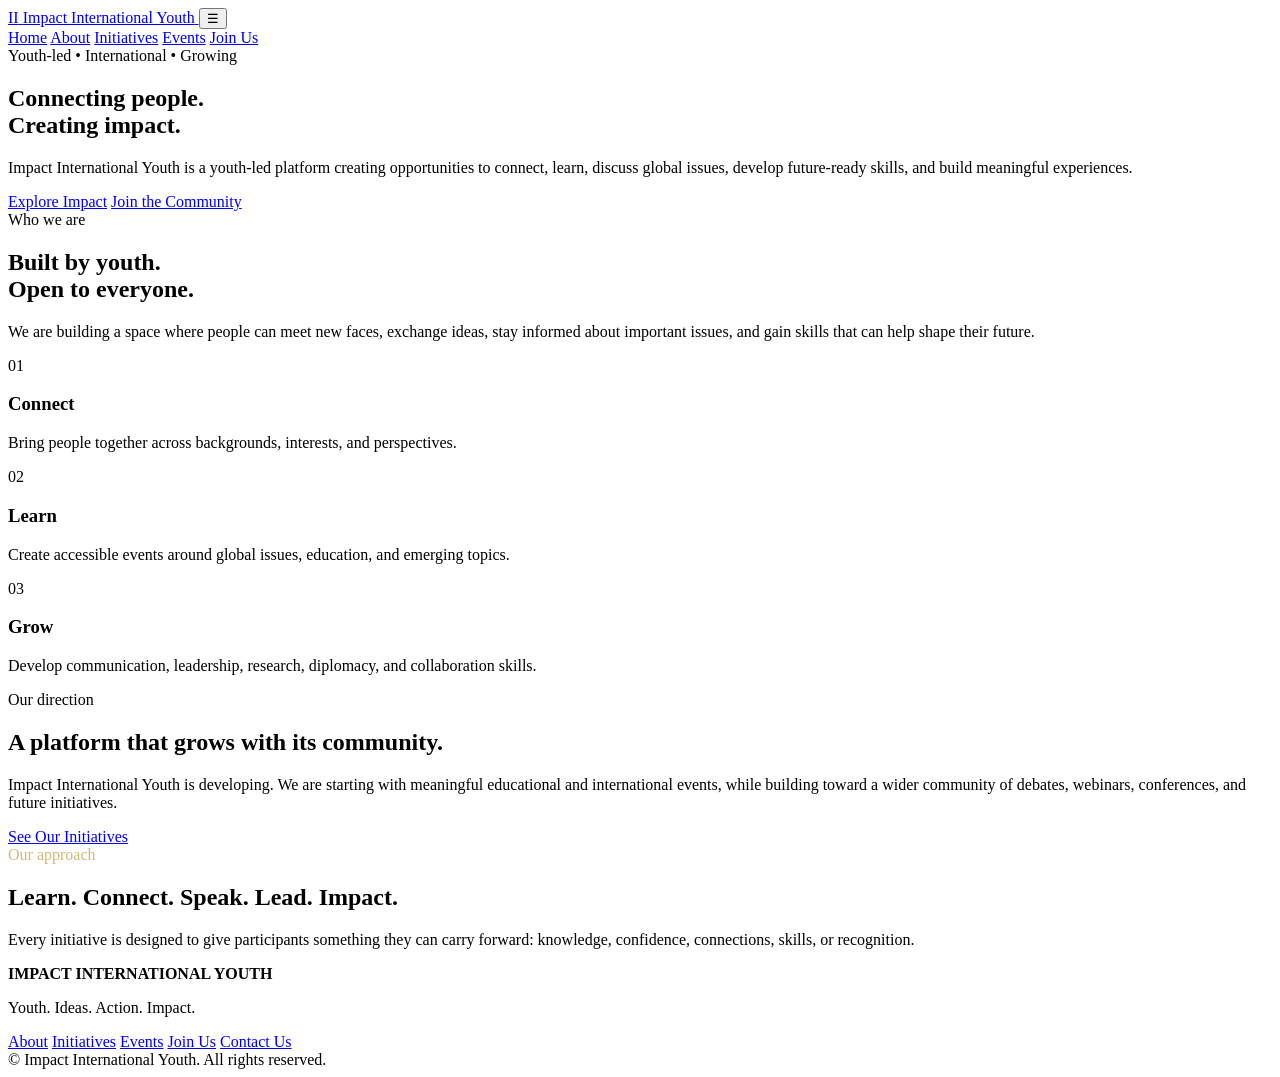
==== index.html @ 725c6f12 "Update index.html" ====
<!doctype html>
<html lang="en">
<head>
<head>
  <meta charset="utf-8">
  <meta name="viewport" content="width=device-width, initial-scale=1">
  
  <!-- Primary Title & Meta Description -->
  <title>Impact International Youth — Ideas. Action. Impact.</title>
  <meta name="description" content="Impact International Youth is a youth-led platform connecting people, ideas, and opportunities.">

  <!-- Favicon / Logo for Google Search Results -->
  <link rel="icon" type="image/png" sizes="32x32" href="assets/logo.png">
  <link rel="icon" type="image/png" sizes="16x16" href="assets/logo.png">
  <link rel="apple-touch-icon" sizes="180x180" href="assets/logo.png">

  <!-- Tells Google your Site Name explicitly -->
  <script type="application/ld+json">
  {
    "@context": "https://schema.org",
    "@type": "WebSite",
    "name": "Impact International Youth",
    "alternateName": "IIY",
    "url": "https://impact-international-youth.official-cd7.workers.dev/"
  }
  </script>

  <link rel="stylesheet" href="css/style.css">
</head>
<body>
<header class="site-header"><div class="container nav">
<a class="brand" href="index.html">
  <span class="logo">
        <img src="assets/logo.png" alt="Impact International logo" onerror="this.style.display='none'">II</span>
  <span>Impact International Youth</span>
</a>
<button class="menu" aria-label="Open navigation">☰</button>
<nav class="nav-links">
  <a href="index.html">Home</a>
  <a href="about.html">About</a>
  <a href="initiatives.html">Initiatives</a>
  <a href="events.html">Events</a>
  <a class="nav-cta" href="join.html">Join Us</a>
</nav>
</div></header>
<main>
<section class="hero">
  <div class="container hero-grid">
    <div>
<div class="eyebrow">Youth-led • International • Growing</div>
<h1>Connecting people.<br><span>Creating impact.</span></h1>
<p class="lead">Impact International Youth is a youth-led platform creating opportunities to connect, learn, discuss global issues, develop future-ready skills, and build meaningful experiences.</p>
<div class="actions">
  <a class="btn btn-primary" href="about.html">Explore Impact</a>
  <a class="btn btn-secondary" href="join.html">Join the Community</a>
</div>
</div>
    <div class="hero-mark">
      <div class="mark-text"><img src="assets/logot.png" alt="Impact International logo" onerror="this.style.display='none'"></span></div>
    </div>
  </div>
</section>
<section class="section">
  <div class="container">
    <div class="section-head">
      <div>
        <div class="eyebrow">Who we are</div>
        <h2>Built by youth.<br>Open to everyone.</h2>
      </div>
      <p class="section-intro">We are building a space where people can meet new faces, exchange ideas, stay informed about important issues, and gain skills that can help shape their future.</p></div>
<div class="cards">
<article class="card">
  <div class="card-number">01</div>
  <h3>Connect</h3><p>Bring people together across backgrounds, interests, and perspectives.</p></article>
<article class="card">
  <div class="card-number">02</div><h3>Learn</h3><p>Create accessible events around global issues, education, and emerging topics.</p></article>
<article class="card">
  <div class="card-number">03</div><h3>Grow</h3><p>Develop communication, leadership, research, diplomacy, and collaboration skills.</p></article>
</div>
  </div>
</section>
<section class="section section-cream">
  <div class="container split">
    <div>
      <div class="eyebrow">Our direction</div><h2>A platform that grows with its community.</h2>
      <p class="section-intro" style="margin-top:20px">Impact International Youth is developing. We are starting with meaningful educational and international events, while building toward a wider community of debates, webinars, conferences, and future initiatives.</p>
      <a class="btn btn-primary" style="margin-top:28px" href="initiatives.html">See Our Initiatives</a>
    </div>
<div class="panel">
  <div class="eyebrow" style="color:#d4b978">Our approach</div><h2>Learn. Connect. Speak. Lead. Impact.</h2>
  <p>Every initiative is designed to give participants something they can carry forward: knowledge, confidence, connections, skills, or recognition.</p>
</div>
  </div>
</section>
</main>
<footer class="footer">
  <div class="container">
    <div class="footer-grid">
      <div><strong>IMPACT INTERNATIONAL YOUTH</strong>
        <p>Youth. Ideas. Action. Impact.</p>
      </div>
      <div class="footer-links">
        <a href="about.html">About</a>
        <a href="initiatives.html">Initiatives</a>
        <a href="events.html">Events</a>
        <a href="join.html">Join Us</a>
        <a href="mailto:YOUR-EMAIL-HERE">Contact Us</a>
      </div>
    </div>
    <div class="footer-bottom">© <span data-year></span> Impact International Youth. All rights reserved.</div>
  </div>
</footer>
<script src="js/script.js">
  
</script>
</body>
</html>
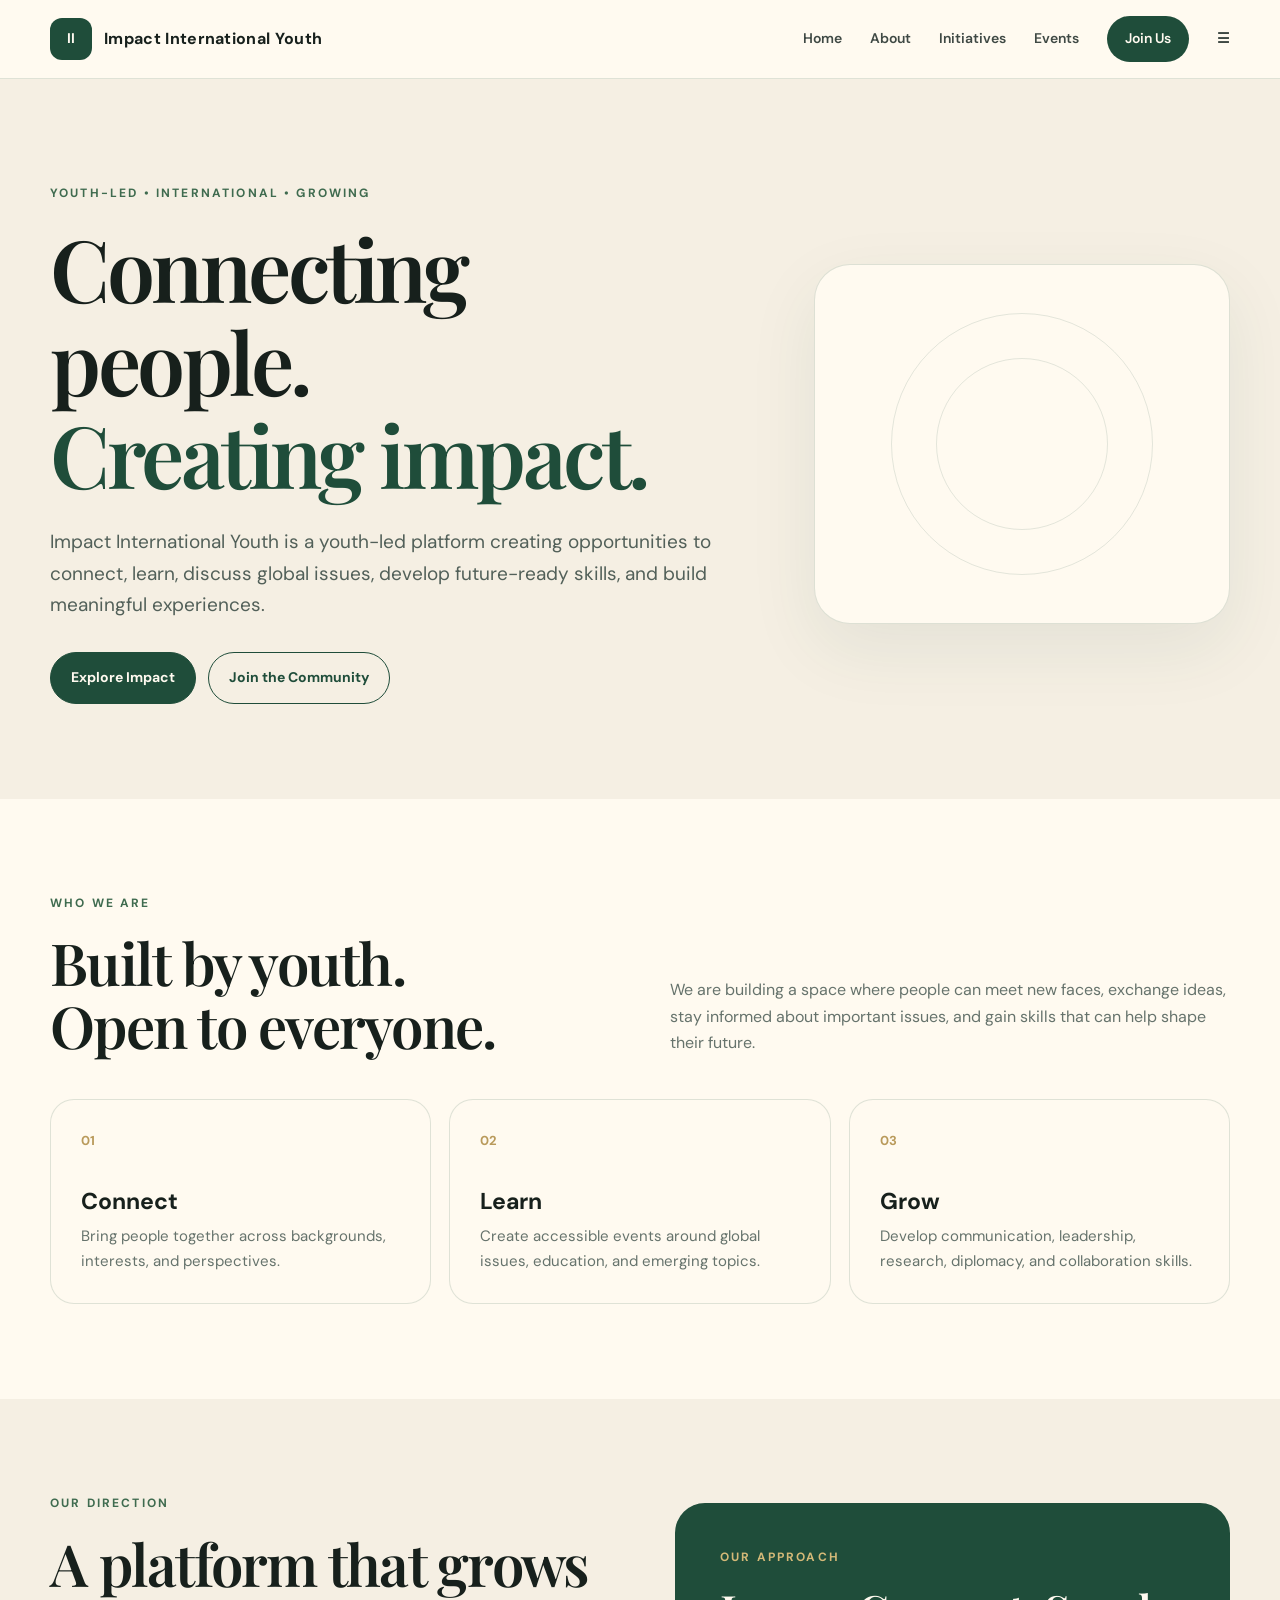
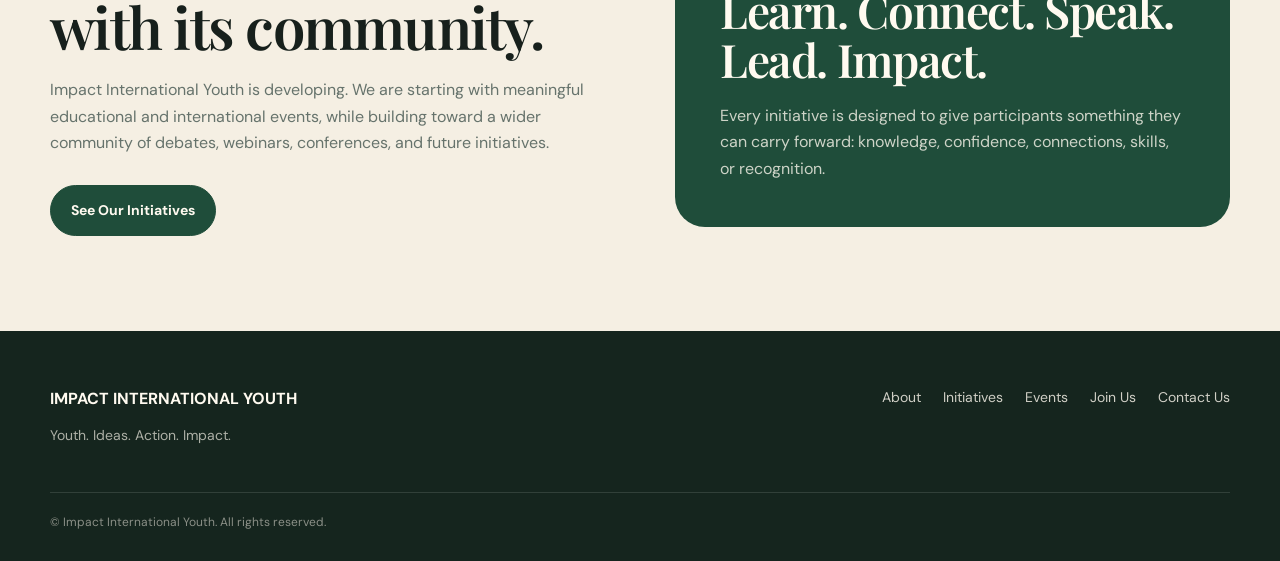
==== commit 83140e88: "Update index.html nav" ====
--- a/index.html
+++ b/index.html
@@ -41,6 +41,7 @@
   <a href="initiatives.html">Initiatives</a>
   <a href="events.html">Events</a>
   <a class="nav-cta" href="join.html">Join Us</a>
+  <a href="about.html#directory">☰</a>
 </nav>
 </div></header>
 <main>
@@ -104,7 +105,7 @@
         <a href="initiatives.html">Initiatives</a>
         <a href="events.html">Events</a>
         <a href="join.html">Join Us</a>
-        <a href="mailto:YOUR-EMAIL-HERE">Contact Us</a>
+        <a href="mailto:impactinternationalyouth@gmail.com">Contact Us</a>
       </div>
     </div>
     <div class="footer-bottom">© <span data-year></span> Impact International Youth. All rights reserved.</div>
--- a/css/style.css
+++ b/css/style.css
@@ -0,0 +1,218 @@
+
+@import url('https://fonts.googleapis.com/css2?family=DM+Sans:wght@400;500;600;700&family=Playfair+Display:wght@500;600;700&display=swap');
+
+:root{
+  --green:#1f4d3a;
+  --green-2:#3f6b4f;
+  --cream:#f5efe3;
+  --white:#fffaf0;
+  --ink:#17201c;
+  --muted:#66736c;
+  --line:rgba(31,77,58,.14);
+  --gold:#b99a5b;
+  --max:1180px;
+}
+*{box-sizing:border-box;margin:0;padding:0}
+html{scroll-behavior:smooth}
+body{
+  background:var(--white); color:var(--ink); font-family:"DM Sans",sans-serif;
+  line-height:1.65;
+}
+a{color:inherit;text-decoration:none}
+img{max-width:100%;display:block}
+.container{width:min(var(--max),calc(100% - 40px));margin:auto}
+.site-header{
+  position:sticky;top:0;z-index:50;background:rgba(255,250,240,.92);
+  backdrop-filter:blur(16px);border-bottom:1px solid var(--line)
+}
+.nav{height:78px;display:flex;align-items:center;justify-content:space-between;gap:30px}
+.brand{display:flex;align-items:center;gap:12px;font-weight:700;letter-spacing:.02em}
+.logo{
+  width:42px;height:42px;border-radius:12px;background:var(--green);
+  display:grid;place-items:center;color:var(--white);font-weight:700;font-size:14px;
+  overflow:hidden
+}
+.logo img{width:100%;height:100%;object-fit:contain}
+.nav-links{display:flex;align-items:center;gap:28px;font-size:14px;font-weight:600}
+.nav-links a{color:#3f4944;transition:.2s}
+.nav-links a:hover,.nav-links a.active{color:var(--green)}
+.nav-cta{background:var(--green)!important;color:var(--white)!important;padding:11px 18px;border-radius:999px}
+.menu{display:none;border:0;background:none;font-size:25px;color:var(--green)}
+.hero{padding:105px 0 95px;background:var(--cream);overflow:hidden}
+.hero-grid{display:grid;grid-template-columns:1.25fr .75fr;gap:70px;align-items:center}
+.eyebrow{font-size:12px;font-weight:700;letter-spacing:.18em;text-transform:uppercase;color:var(--green-2);margin-bottom:18px}
+h1,h2,h3{line-height:1.08}
+h1{font-family:"Playfair Display",serif;font-size:clamp(48px,7vw,86px);font-weight:600;letter-spacing:-.04em}
+.hero h1 span{color:var(--green)}
+.lead{font-size:19px;max-width:680px;color:#526059;margin:26px 0 32px}
+.actions{display:flex;gap:12px;flex-wrap:wrap}
+.btn{display:inline-flex;align-items:center;justify-content:center;padding:13px 20px;border-radius:999px;font-weight:700;font-size:14px;border:1px solid var(--green)}
+.btn-primary{background:var(--green);color:var(--white)}
+.btn-secondary{color:var(--green);background:transparent}
+.hero-mark{
+  min-height:360px;border:1px solid rgba(31,77,58,.15);border-radius:36px;
+  background:var(--white);display:flex;align-items:center;justify-content:center;
+  position:relative;box-shadow:0 25px 70px rgba(31,77,58,.08)
+}
+.hero-mark:before,.hero-mark:after{
+  content:"";position:absolute;border:1px solid rgba(31,77,58,.12);border-radius:50%
+}
+.hero-mark:before{width:260px;height:260px}
+.hero-mark:after{width:170px;height:170px}
+.mark-text{position:relative;z-index:1;text-align:center;color:var(--green);font-family:"Playfair Display",serif;font-size:46px}
+.section{padding:95px 0}
+.section-cream{background:var(--cream)}
+.section-head{display:flex;justify-content:space-between;gap:30px;align-items:end;margin-bottom:42px}
+.section h2{font-family:"Playfair Display",serif;font-size:clamp(38px,5vw,58px);font-weight:600;letter-spacing:-.03em}
+.section-intro{max-width:560px;color:var(--muted)}
+.cards{display:grid;grid-template-columns:repeat(3,1fr);gap:18px}
+.card{
+  padding:30px;border:1px solid var(--line);border-radius:24px;background:var(--white);
+  transition:.25s
+}
+.card:hover{transform:translateY(-4px);box-shadow:0 18px 45px rgba(31,77,58,.08)}
+.card-number{color:var(--gold);font-weight:700;font-size:13px;margin-bottom:38px}
+.card h3{font-size:23px;margin-bottom:10px}
+.card p{color:var(--muted);font-size:15px}
+.split{display:grid;grid-template-columns:1fr 1fr;gap:70px;align-items:center}
+.panel{padding:45px;border-radius:30px;background:var(--green);color:var(--white)}
+.panel h2{font-family:"Playfair Display",serif;font-size:46px;margin-bottom:18px}
+.panel p{color:rgba(255,250,240,.78)}
+.link-arrow{display:inline-flex;margin-top:25px;color:var(--white);font-weight:700}
+.list{display:grid;gap:16px;margin-top:28px}
+.list-item{display:flex;gap:14px;padding-bottom:16px;border-bottom:1px solid var(--line)}
+.dot{width:8px;height:8px;background:var(--gold);border-radius:50%;margin-top:9px;flex:none}
+.page-hero{padding:85px 0 70px;background:var(--cream)}
+.page-hero h1{font-size:clamp(48px,6vw,72px)}
+.page-hero p{max-width:700px;margin-top:20px;color:var(--muted);font-size:18px}
+.event-card{display:grid;grid-template-columns:120px 1fr auto;gap:25px;align-items:center;padding:28px 0;border-top:1px solid var(--line)}
+.event-date{font-weight:700;color:var(--green);text-align:center}
+.event-date strong{display:block;font-family:"Playfair Display",serif;font-size:38px}
+.event-card h3{font-size:23px}
+.event-card p{color:var(--muted);font-size:14px;margin-top:6px}
+.status{font-size:11px;text-transform:uppercase;letter-spacing:.1em;font-weight:700;color:var(--gold)}
+.join-box{max-width:800px;margin:auto;text-align:center;padding:70px 30px;border-radius:34px;background:var(--green);color:var(--white)}
+.join-box h2{font-family:"Playfair Display",serif;font-size:54px}
+.join-box p{max-width:620px;margin:20px auto 30px;color:rgba(255,250,240,.78)}
+.join-box .btn{border-color:var(--white);background:var(--white);color:var(--green)}
+.footer{padding:55px 0 28px;background:#15251e;color:var(--white)}
+.footer-grid{display:flex;justify-content:space-between;gap:30px;padding-bottom:45px}
+.footer p{color:rgba(255,250,240,.65);max-width:420px;margin-top:12px;font-size:14px}
+.footer-links{display:flex;gap:22px;flex-wrap:wrap;font-size:14px;color:rgba(255,250,240,.8)}
+.footer-bottom{border-top:1px solid rgba(255,255,255,.12);padding-top:20px;font-size:12px;color:rgba(255,250,240,.5)}
+.notice{padding:14px 18px;border-left:3px solid var(--gold);background:var(--cream);color:var(--muted);font-size:14px;margin-top:25px}
+@media(max-width:800px){
+  .nav-links{display:none;position:absolute;top:78px;left:0;right:0;background:var(--white);padding:20px;flex-direction:column;align-items:stretch;border-bottom:1px solid var(--line)}
+  .nav-links.open{display:flex}.menu{display:block}.hero-grid,.split{grid-template-columns:1fr}.hero{padding:75px 0}.hero-mark{min-height:260px}.cards{grid-template-columns:1fr}.section-head{display:block}.section-intro{margin-top:16px}.event-card{grid-template-columns:75px 1fr}.event-card .btn{grid-column:2}.footer-grid{display:block}.footer-links{margin-top:25px}
+}
+
+
+/* ==========================================================================
+   Directory / Page Explorer Section
+   ========================================================================== */
+.text-center {
+  text-align: center;
+}
+
+.directory-intro {
+  color: var(--muted);
+  max-width: 580px;
+  margin: 10px auto 40px;
+  font-size: 16px;
+}
+
+/* Flex layout with centered content so last row items automatically center */
+.pages-grid {
+  display: flex;
+  flex-wrap: wrap;
+  justify-content: center;
+  gap: 22px;
+  max-width: 1100px;
+  margin: 0 auto;
+}
+
+.page-card {
+  flex: 0 1 calc(33.333% - 22px);
+  min-width: 270px;
+  max-width: 340px;
+  background: var(--white);
+  border: 1px solid var(--line);
+  border-radius: 20px;
+  padding: 28px 24px;
+  text-align: center;
+  display: flex;
+  flex-direction: column;
+  align-items: center;
+  position: relative;
+  transition: transform 0.25s ease, box-shadow 0.25s ease, border-color 0.25s ease;
+  text-decoration: none;
+  color: var(--ink);
+}
+
+.page-card:hover {
+  transform: translateY(-5px);
+  box-shadow: 0 16px 36px rgba(31, 77, 58, 0.1);
+  border-color: var(--green);
+}
+
+.card-tag {
+  position: absolute;
+  top: 16px;
+  right: 16px;
+  font-size: 11px;
+  font-weight: 700;
+  text-transform: uppercase;
+  letter-spacing: 0.08em;
+  background: var(--cream);
+  color: var(--green);
+  padding: 3px 10px;
+  border-radius: 999px;
+  border: 1px solid var(--line);
+}
+
+.card-icon {
+  font-size: 32px;
+  margin-bottom: 14px;
+  margin-top: 6px;
+}
+
+.page-card h3 {
+  font-family: "Playfair Display", serif;
+  font-size: 20px;
+  font-weight: 600;
+  margin-bottom: 8px;
+  color: var(--green);
+}
+
+.page-card p {
+  color: var(--muted);
+  font-size: 14px;
+  line-height: 1.5;
+  margin-bottom: 18px;
+  flex-grow: 1;
+}
+
+.card-link {
+  font-size: 13px;
+  font-weight: 700;
+  color: var(--green-2);
+  transition: color 0.2s ease;
+}
+
+.page-card:hover .card-link {
+  color: var(--green);
+  text-decoration: underline;
+}
+
+/* Subtle distinction for meta/technical pages */
+.page-card-meta {
+  background: rgba(245, 239, 227, 0.4);
+  border-style: dashed;
+}
+
+@media (max-width: 800px) {
+  .page-card {
+    flex: 0 1 100%;
+    max-width: 100%;
+  }
+}
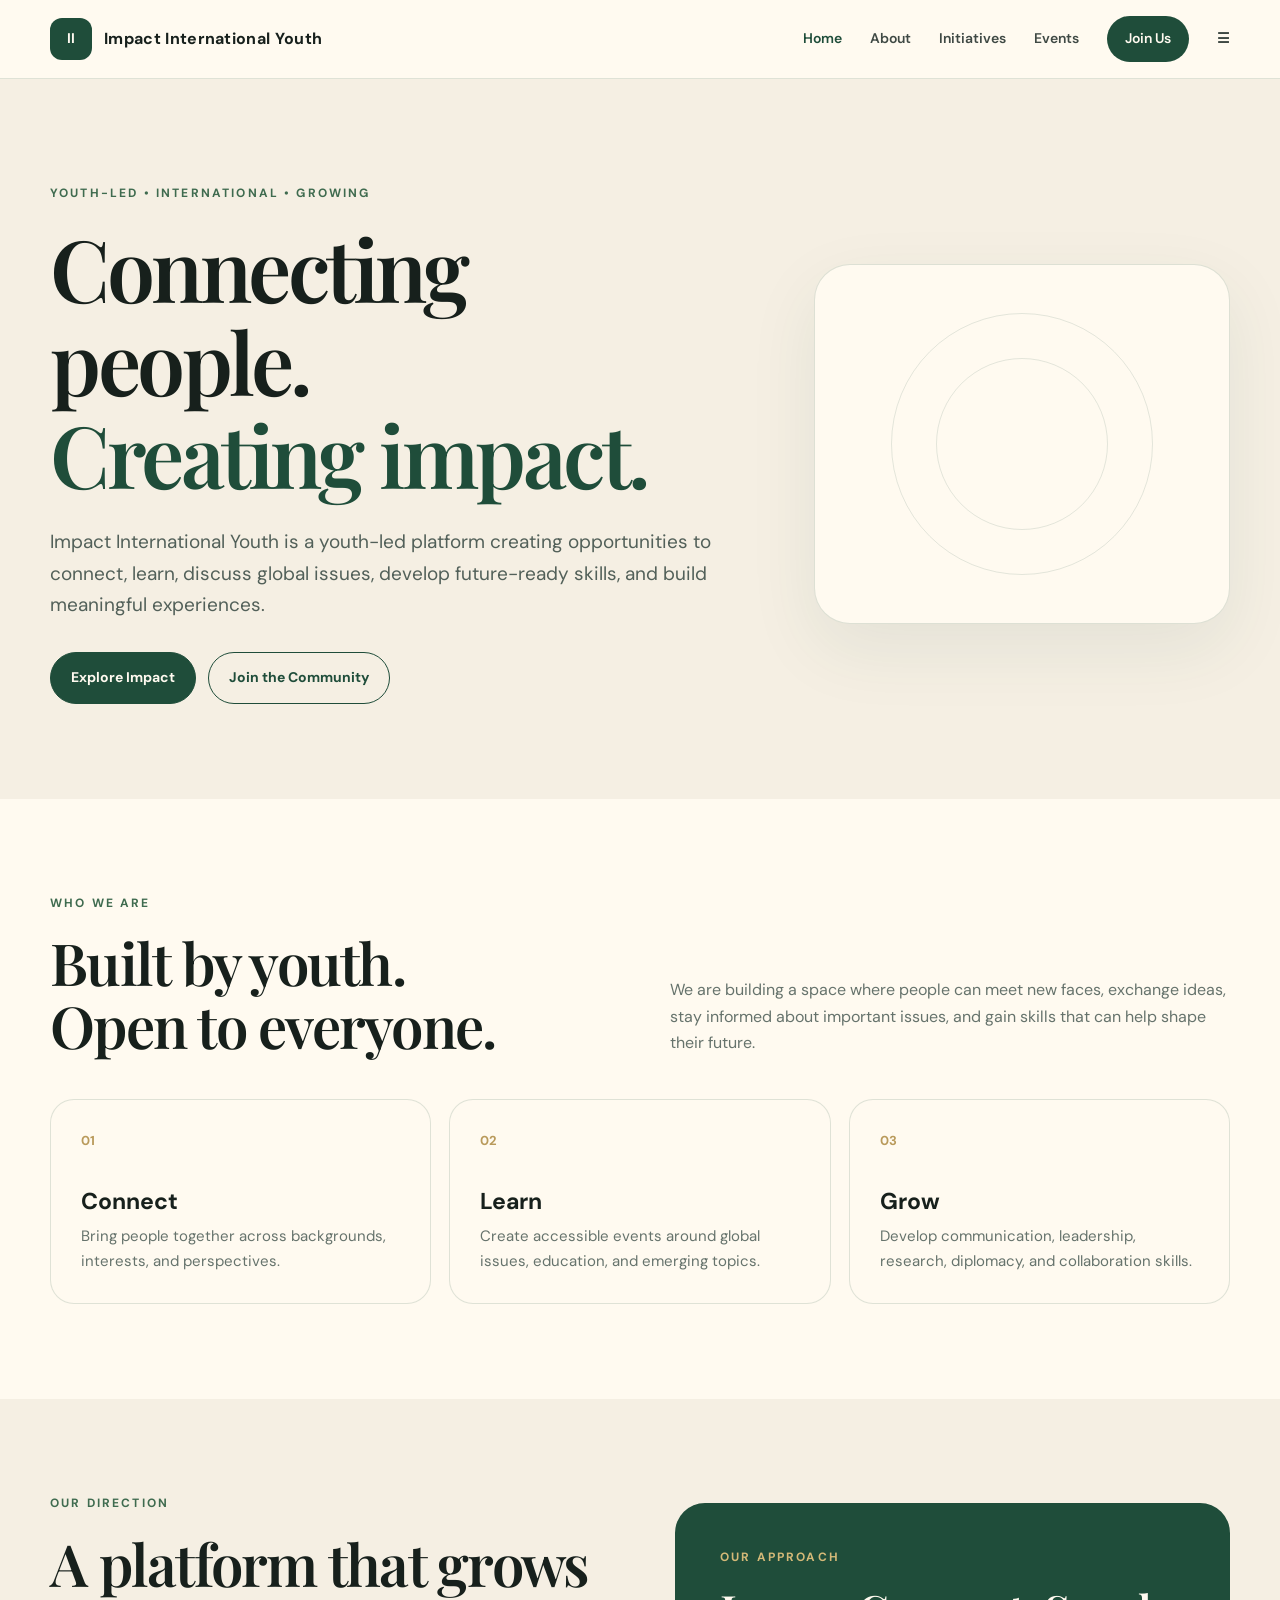
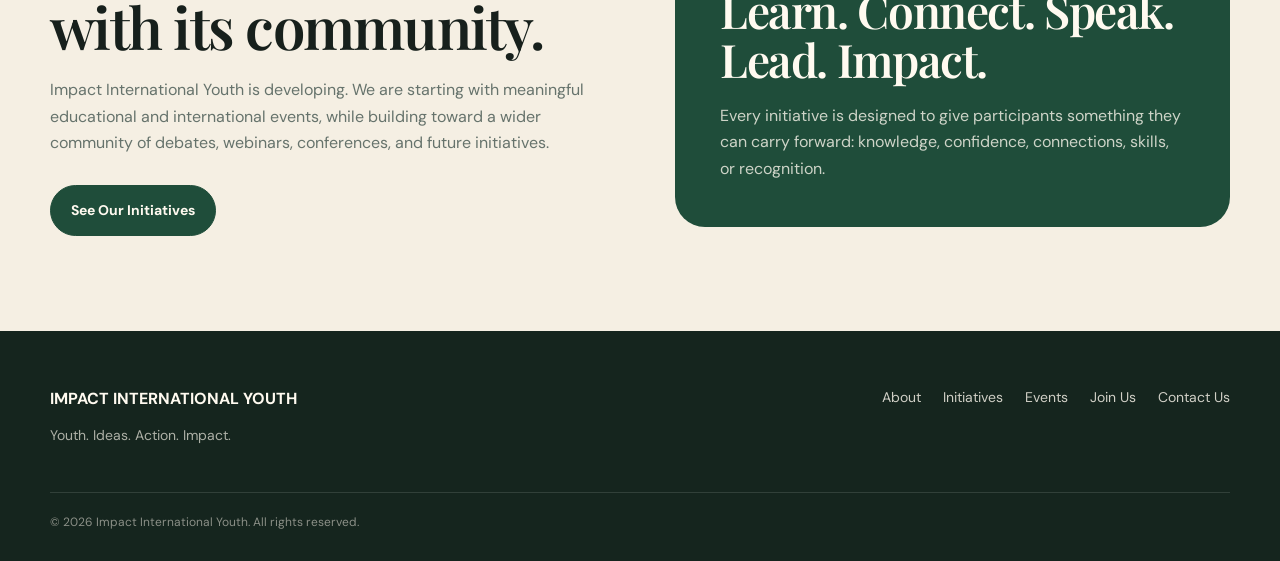
==== commit f501baa8: "Update index.html ai main js" ====
--- a/index.html
+++ b/index.html
@@ -110,9 +110,15 @@
     </div>
     <div class="footer-bottom">© <span data-year></span> Impact International Youth. All rights reserved.</div>
   </div>
+
 </footer>
-<script src="js/script.js">
-  
+
+<script src="js/script.js"></script>
+
+
 </script>
+
+
 </body>
 </html>
+
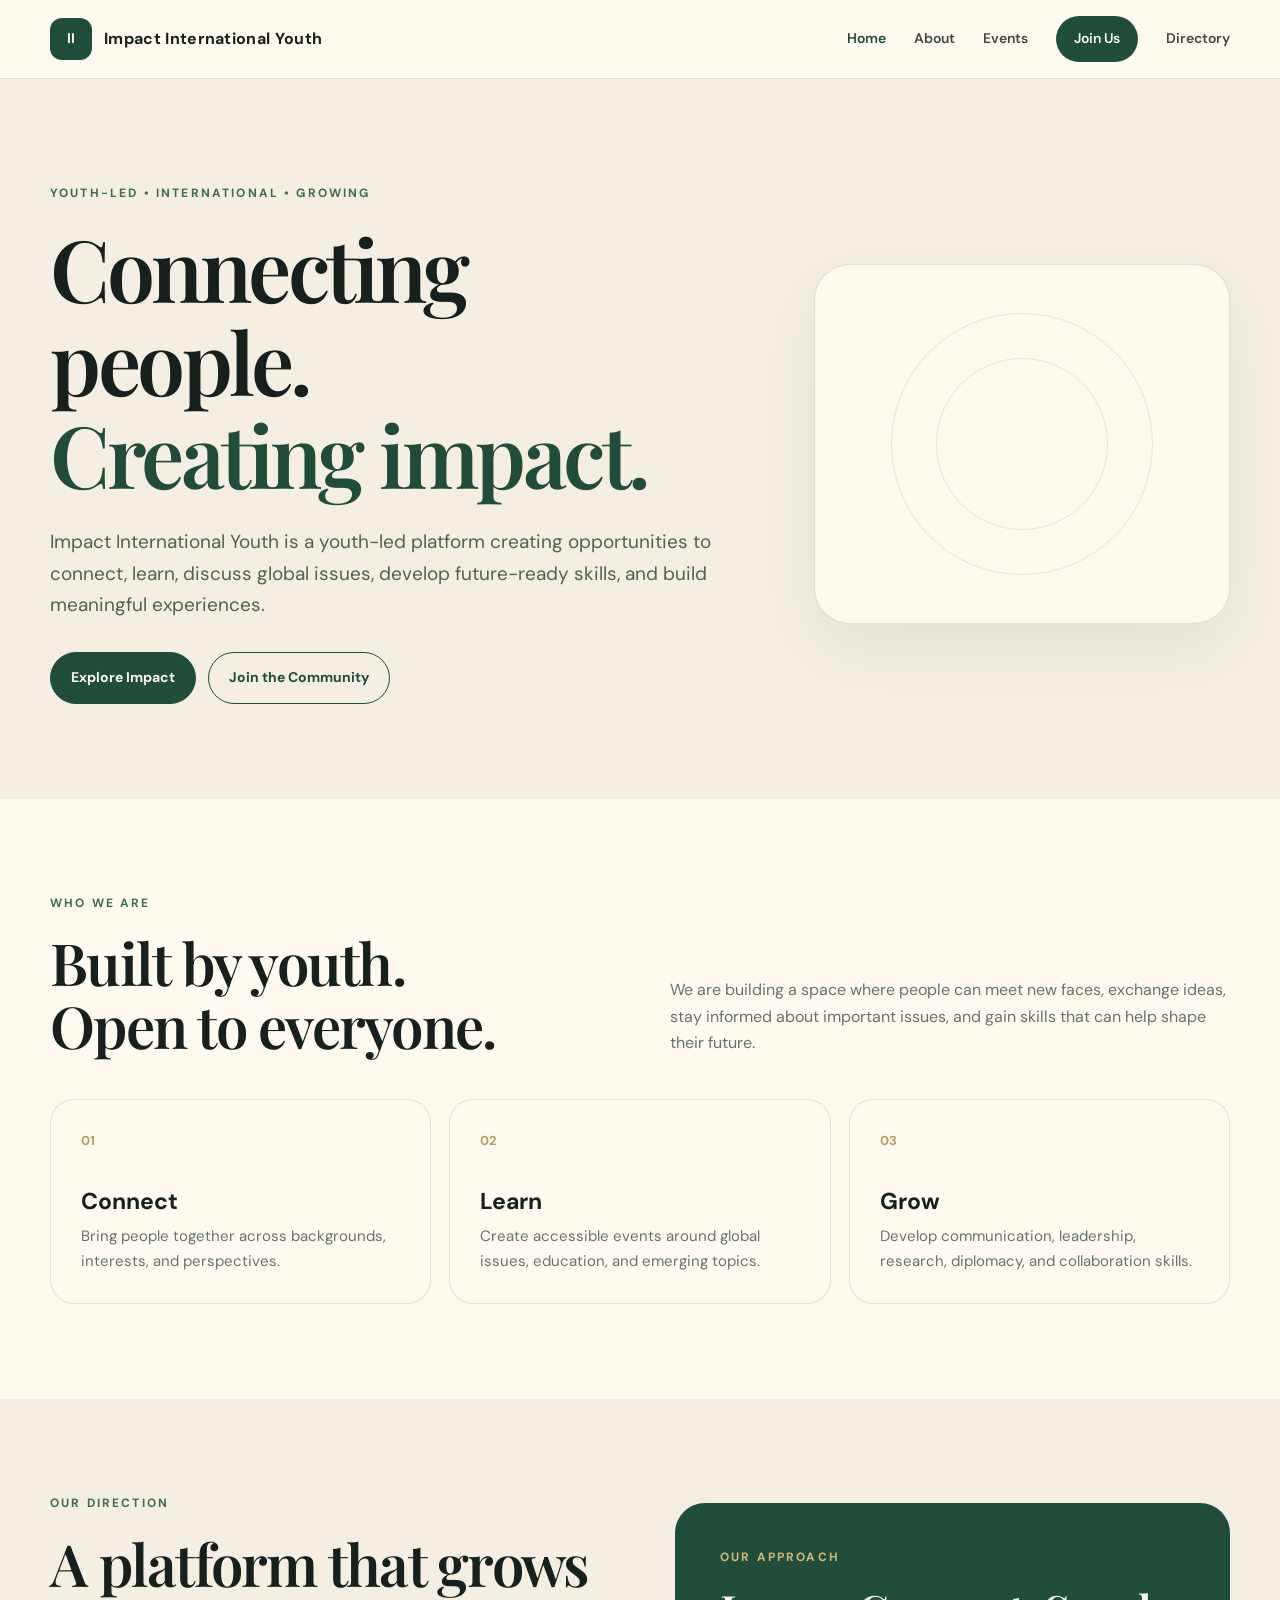
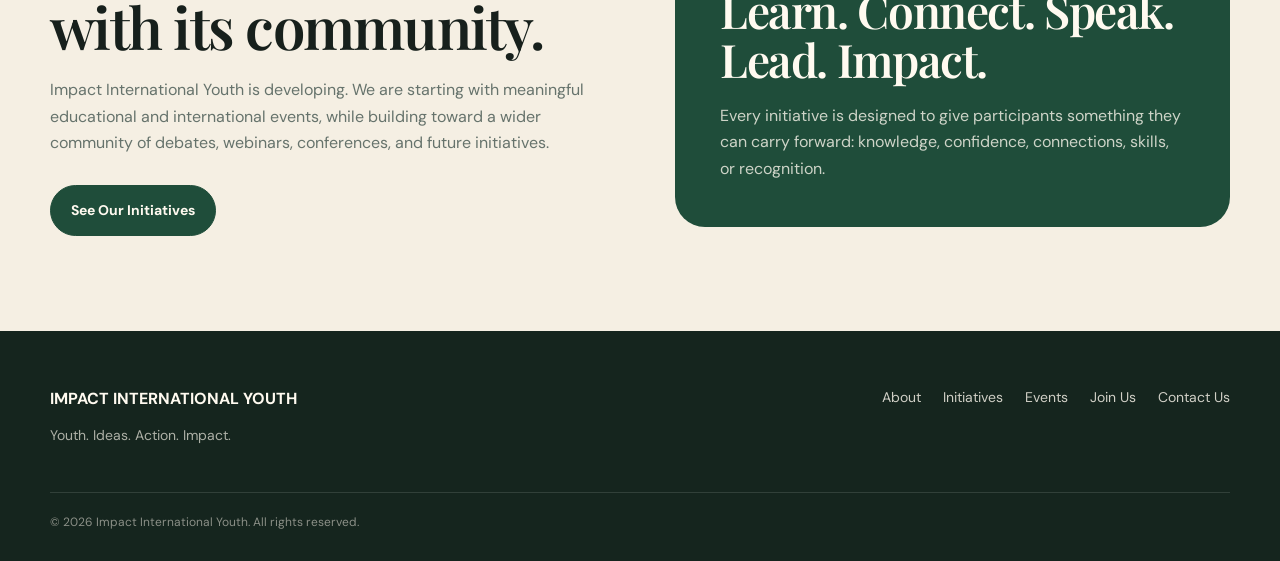
==== commit 1b1be1c0: "Update index.html" ====
--- a/index.html
+++ b/index.html
@@ -38,10 +38,9 @@
 <nav class="nav-links">
   <a href="index.html">Home</a>
   <a href="about.html">About</a>
-  <a href="initiatives.html">Initiatives</a>
   <a href="events.html">Events</a>
   <a class="nav-cta" href="join.html">Join Us</a>
-  <a href="about.html#directory">☰</a>
+  <a href="about.html#directory">Directory</a>
 </nav>
 </div></header>
 <main>
--- a/css/style.css
+++ b/css/style.css
@@ -1,111 +1,616 @@
-
 @import url('https://fonts.googleapis.com/css2?family=DM+Sans:wght@400;500;600;700&family=Playfair+Display:wght@500;600;700&display=swap');
 
-:root{
-  --green:#1f4d3a;
-  --green-2:#3f6b4f;
-  --cream:#f5efe3;
-  --white:#fffaf0;
-  --ink:#17201c;
-  --muted:#66736c;
-  --line:rgba(31,77,58,.14);
-  --gold:#b99a5b;
-  --max:1180px;
-}
-*{box-sizing:border-box;margin:0;padding:0}
-html{scroll-behavior:smooth}
-body{
-  background:var(--white); color:var(--ink); font-family:"DM Sans",sans-serif;
-  line-height:1.65;
-}
-a{color:inherit;text-decoration:none}
-img{max-width:100%;display:block}
-.container{width:min(var(--max),calc(100% - 40px));margin:auto}
-.site-header{
-  position:sticky;top:0;z-index:50;background:rgba(255,250,240,.92);
-  backdrop-filter:blur(16px);border-bottom:1px solid var(--line)
-}
-.nav{height:78px;display:flex;align-items:center;justify-content:space-between;gap:30px}
-.brand{display:flex;align-items:center;gap:12px;font-weight:700;letter-spacing:.02em}
-.logo{
-  width:42px;height:42px;border-radius:12px;background:var(--green);
-  display:grid;place-items:center;color:var(--white);font-weight:700;font-size:14px;
-  overflow:hidden
-}
-.logo img{width:100%;height:100%;object-fit:contain}
-.nav-links{display:flex;align-items:center;gap:28px;font-size:14px;font-weight:600}
-.nav-links a{color:#3f4944;transition:.2s}
-.nav-links a:hover,.nav-links a.active{color:var(--green)}
-.nav-cta{background:var(--green)!important;color:var(--white)!important;padding:11px 18px;border-radius:999px}
-.menu{display:none;border:0;background:none;font-size:25px;color:var(--green)}
-.hero{padding:105px 0 95px;background:var(--cream);overflow:hidden}
-.hero-grid{display:grid;grid-template-columns:1.25fr .75fr;gap:70px;align-items:center}
-.eyebrow{font-size:12px;font-weight:700;letter-spacing:.18em;text-transform:uppercase;color:var(--green-2);margin-bottom:18px}
-h1,h2,h3{line-height:1.08}
-h1{font-family:"Playfair Display",serif;font-size:clamp(48px,7vw,86px);font-weight:600;letter-spacing:-.04em}
-.hero h1 span{color:var(--green)}
-.lead{font-size:19px;max-width:680px;color:#526059;margin:26px 0 32px}
-.actions{display:flex;gap:12px;flex-wrap:wrap}
-.btn{display:inline-flex;align-items:center;justify-content:center;padding:13px 20px;border-radius:999px;font-weight:700;font-size:14px;border:1px solid var(--green)}
-.btn-primary{background:var(--green);color:var(--white)}
-.btn-secondary{color:var(--green);background:transparent}
-.hero-mark{
-  min-height:360px;border:1px solid rgba(31,77,58,.15);border-radius:36px;
-  background:var(--white);display:flex;align-items:center;justify-content:center;
-  position:relative;box-shadow:0 25px 70px rgba(31,77,58,.08)
-}
-.hero-mark:before,.hero-mark:after{
-  content:"";position:absolute;border:1px solid rgba(31,77,58,.12);border-radius:50%
-}
-.hero-mark:before{width:260px;height:260px}
-.hero-mark:after{width:170px;height:170px}
-.mark-text{position:relative;z-index:1;text-align:center;color:var(--green);font-family:"Playfair Display",serif;font-size:46px}
-.section{padding:95px 0}
-.section-cream{background:var(--cream)}
-.section-head{display:flex;justify-content:space-between;gap:30px;align-items:end;margin-bottom:42px}
-.section h2{font-family:"Playfair Display",serif;font-size:clamp(38px,5vw,58px);font-weight:600;letter-spacing:-.03em}
-.section-intro{max-width:560px;color:var(--muted)}
-.cards{display:grid;grid-template-columns:repeat(3,1fr);gap:18px}
-.card{
-  padding:30px;border:1px solid var(--line);border-radius:24px;background:var(--white);
-  transition:.25s
-}
-.card:hover{transform:translateY(-4px);box-shadow:0 18px 45px rgba(31,77,58,.08)}
-.card-number{color:var(--gold);font-weight:700;font-size:13px;margin-bottom:38px}
-.card h3{font-size:23px;margin-bottom:10px}
-.card p{color:var(--muted);font-size:15px}
-.split{display:grid;grid-template-columns:1fr 1fr;gap:70px;align-items:center}
-.panel{padding:45px;border-radius:30px;background:var(--green);color:var(--white)}
-.panel h2{font-family:"Playfair Display",serif;font-size:46px;margin-bottom:18px}
-.panel p{color:rgba(255,250,240,.78)}
-.link-arrow{display:inline-flex;margin-top:25px;color:var(--white);font-weight:700}
-.list{display:grid;gap:16px;margin-top:28px}
-.list-item{display:flex;gap:14px;padding-bottom:16px;border-bottom:1px solid var(--line)}
-.dot{width:8px;height:8px;background:var(--gold);border-radius:50%;margin-top:9px;flex:none}
-.page-hero{padding:85px 0 70px;background:var(--cream)}
-.page-hero h1{font-size:clamp(48px,6vw,72px)}
-.page-hero p{max-width:700px;margin-top:20px;color:var(--muted);font-size:18px}
-.event-card{display:grid;grid-template-columns:120px 1fr auto;gap:25px;align-items:center;padding:28px 0;border-top:1px solid var(--line)}
-.event-date{font-weight:700;color:var(--green);text-align:center}
-.event-date strong{display:block;font-family:"Playfair Display",serif;font-size:38px}
-.event-card h3{font-size:23px}
-.event-card p{color:var(--muted);font-size:14px;margin-top:6px}
-.status{font-size:11px;text-transform:uppercase;letter-spacing:.1em;font-weight:700;color:var(--gold)}
-.join-box{max-width:800px;margin:auto;text-align:center;padding:70px 30px;border-radius:34px;background:var(--green);color:var(--white)}
-.join-box h2{font-family:"Playfair Display",serif;font-size:54px}
-.join-box p{max-width:620px;margin:20px auto 30px;color:rgba(255,250,240,.78)}
-.join-box .btn{border-color:var(--white);background:var(--white);color:var(--green)}
-.footer{padding:55px 0 28px;background:#15251e;color:var(--white)}
-.footer-grid{display:flex;justify-content:space-between;gap:30px;padding-bottom:45px}
-.footer p{color:rgba(255,250,240,.65);max-width:420px;margin-top:12px;font-size:14px}
-.footer-links{display:flex;gap:22px;flex-wrap:wrap;font-size:14px;color:rgba(255,250,240,.8)}
-.footer-bottom{border-top:1px solid rgba(255,255,255,.12);padding-top:20px;font-size:12px;color:rgba(255,250,240,.5)}
-.notice{padding:14px 18px;border-left:3px solid var(--gold);background:var(--cream);color:var(--muted);font-size:14px;margin-top:25px}
-@media(max-width:800px){
-  .nav-links{display:none;position:absolute;top:78px;left:0;right:0;background:var(--white);padding:20px;flex-direction:column;align-items:stretch;border-bottom:1px solid var(--line)}
-  .nav-links.open{display:flex}.menu{display:block}.hero-grid,.split{grid-template-columns:1fr}.hero{padding:75px 0}.hero-mark{min-height:260px}.cards{grid-template-columns:1fr}.section-head{display:block}.section-intro{margin-top:16px}.event-card{grid-template-columns:75px 1fr}.event-card .btn{grid-column:2}.footer-grid{display:block}.footer-links{margin-top:25px}
-}
-
+:root {
+  --green: #1f4d3a;
+  --green-2: #3f6b4f;
+  --cream: #f5efe3;
+  --white: #fffaf0;
+  --ink: #17201c;
+  --muted: #66736c;
+  --line: rgba(31, 77, 58, .14);
+  --gold: #b99a5b;
+  --max: 1180px;
+}
+
+* {
+  box-sizing: border-box;
+  margin: 0;
+  padding: 0;
+}
+
+html {
+  scroll-behavior: smooth;
+}
+
+body {
+  background: var(--white);
+  color: var(--ink);
+  font-family: "DM Sans", sans-serif;
+  line-height: 1.65;
+}
+
+a {
+  color: inherit;
+  text-decoration: none;
+}
+
+img {
+  max-width: 100%;
+  display: block;
+}
+
+.container {
+  width: min(var(--max), calc(100% - 40px));
+  margin: auto;
+}
+
+.site-header {
+  position: sticky;
+  top: 0;
+  z-index: 50;
+  background: rgba(255, 250, 240, .92);
+  backdrop-filter: blur(16px);
+  border-bottom: 1px solid var(--line);
+}
+
+.nav {
+  height: 78px;
+  display: flex;
+  align-items: center;
+  justify-content: space-between;
+  gap: 30px;
+}
+
+.brand {
+  display: flex;
+  align-items: center;
+  gap: 12px;
+  font-weight: 700;
+  letter-spacing: .02em;
+}
+
+.logo {
+  width: 42px;
+  height: 42px;
+  border-radius: 12px;
+  background: var(--green);
+  display: grid;
+  place-items: center;
+  color: var(--white);
+  font-weight: 700;
+  font-size: 14px;
+  overflow: hidden;
+}
+
+.logo img {
+  width: 100%;
+  height: 100%;
+  object-fit: contain;
+}
+
+.nav-links {
+  display: flex;
+  align-items: center;
+  gap: 28px;
+  font-size: 14px;
+  font-weight: 600;
+}
+
+.nav-links a {
+  color: #3f4944;
+  transition: .2s;
+}
+
+.nav-links a:hover,
+.nav-links a.active {
+  color: var(--green);
+}
+
+.nav-cta {
+  background: var(--green) !important;
+  color: var(--white) !important;
+  padding: 11px 18px;
+  border-radius: 999px;
+}
+
+.menu {
+  display: none;
+  border: 0;
+  background: none;
+  font-size: 25px;
+  color: var(--green);
+}
+
+.hero {
+  padding: 105px 0 95px;
+  background: var(--cream);
+  overflow: hidden;
+}
+
+.hero-grid {
+  display: grid;
+  grid-template-columns: 1.25fr .75fr;
+  gap: 70px;
+  align-items: center;
+}
+
+.eyebrow {
+  font-size: 12px;
+  font-weight: 700;
+  letter-spacing: .18em;
+  text-transform: uppercase;
+  color: var(--green-2);
+  margin-bottom: 18px;
+}
+
+h1, h2, h3 {
+  line-height: 1.08;
+}
+
+h1 {
+  font-family: "Playfair Display", serif;
+  font-size: clamp(48px, 7vw, 86px);
+  font-weight: 600;
+  letter-spacing: -.04em;
+}
+
+.hero h1 span {
+  color: var(--green);
+}
+
+.lead {
+  font-size: 19px;
+  max-width: 680px;
+  color: #526059;
+  margin: 26px 0 32px;
+}
+
+.actions {
+  display: flex;
+  gap: 12px;
+  flex-wrap: wrap;
+}
+
+.btn {
+  display: inline-flex;
+  align-items: center;
+  justify-content: center;
+  padding: 13px 20px;
+  border-radius: 999px;
+  font-weight: 700;
+  font-size: 14px;
+  border: 1px solid var(--green);
+}
+
+.btn-primary {
+  background: var(--green);
+  color: var(--white);
+}
+
+.btn-secondary {
+  color: var(--green);
+  background: transparent;
+}
+
+.hero-mark {
+  min-height: 360px;
+  border: 1px solid rgba(31, 77, 58, .15);
+  border-radius: 36px;
+  background: var(--white);
+  display: flex;
+  align-items: center;
+  justify-content: center;
+  position: relative;
+  box-shadow: 0 25px 70px rgba(31, 77, 58, .08);
+}
+
+.hero-mark:before,
+.hero-mark:after {
+  content: "";
+  position: absolute;
+  border: 1px solid rgba(31, 77, 58, .12);
+  border-radius: 50%;
+}
+
+.hero-mark:before {
+  width: 260px;
+  height: 260px;
+}
+
+.hero-mark:after {
+  width: 170px;
+  height: 170px;
+}
+
+.mark-text {
+  position: relative;
+  z-index: 1;
+  text-align: center;
+  color: var(--green);
+  font-family: "Playfair Display", serif;
+  font-size: 46px;
+}
+
+.section {
+  padding: 95px 0;
+}
+
+.section-cream {
+  background: var(--cream);
+}
+
+.section-head {
+  display: flex;
+  justify-content: space-between;
+  gap: 30px;
+  align-items: end;
+  margin-bottom: 42px;
+}
+
+.section h2 {
+  font-family: "Playfair Display", serif;
+  font-size: clamp(38px, 5vw, 58px);
+  font-weight: 600;
+  letter-spacing: -.03em;
+}
+
+.section-intro {
+  max-width: 560px;
+  color: var(--muted);
+}
+
+.cards {
+  display: grid;
+  grid-template-columns: repeat(3, 1fr);
+  gap: 18px;
+}
+
+.card {
+  padding: 30px;
+  border: 1px solid var(--line);
+  border-radius: 24px;
+  background: var(--white);
+  transition: .25s;
+}
+
+.card:hover {
+  transform: translateY(-4px);
+  box-shadow: 0 18px 45px rgba(31, 77, 58, .08);
+}
+
+.card-number {
+  color: var(--gold);
+  font-weight: 700;
+  font-size: 13px;
+  margin-bottom: 38px;
+}
+
+.card h3 {
+  font-size: 23px;
+  margin-bottom: 10px;
+}
+
+.card p {
+  color: var(--muted);
+  font-size: 15px;
+}
+
+.split {
+  display: grid;
+  grid-template-columns: 1fr 1fr;
+  gap: 70px;
+  align-items: center;
+}
+
+.panel {
+  padding: 45px;
+  border-radius: 30px;
+  background: var(--green);
+  color: var(--white);
+}
+
+.panel h2 {
+  font-family: "Playfair Display", serif;
+  font-size: 46px;
+  margin-bottom: 18px;
+}
+
+.panel p {
+  color: rgba(255, 250, 240, .78);
+}
+
+.link-arrow {
+  display: inline-flex;
+  margin-top: 25px;
+  color: var(--white);
+  font-weight: 700;
+}
+
+.list {
+  display: grid;
+  gap: 16px;
+  margin-top: 28px;
+}
+
+.list-item {
+  display: flex;
+  gap: 14px;
+  padding-bottom: 16px;
+  border-bottom: 1px solid var(--line);
+}
+
+.dot {
+  width: 8px;
+  height: 8px;
+  background: var(--gold);
+  border-radius: 50%;
+  margin-top: 9px;
+  flex: none;
+}
+
+.page-hero {
+  padding: 85px 0 70px;
+  background: var(--cream);
+}
+
+.page-hero h1 {
+  font-size: clamp(48px, 6vw, 72px);
+}
+
+.page-hero p {
+  max-width: 700px;
+  margin-top: 20px;
+  color: var(--muted);
+  font-size: 18px;
+}
+
+.event-card {
+  display: grid;
+  grid-template-columns: 120px 1fr auto;
+  gap: 25px;
+  align-items: center;
+  padding: 28px 0;
+  border-top: 1px solid var(--line);
+}
+
+.event-date {
+  font-weight: 700;
+  color: var(--green);
+  text-align: center;
+}
+
+.event-date strong {
+  display: block;
+  font-family: "Playfair Display", serif;
+  font-size: 38px;
+}
+
+.event-card h3 {
+  font-size: 23px;
+}
+
+.event-card p {
+  color: var(--muted);
+  font-size: 14px;
+  margin-top: 6px;
+}
+
+.status {
+  font-size: 11px;
+  text-transform: uppercase;
+  letter-spacing: .1em;
+  font-weight: 700;
+  color: var(--gold);
+}
+
+/* ==========================================================================
+   Join Page Layout
+   ========================================================================== */
+.join-section {
+  padding: 65px 0 95px;
+}
+
+.join-header {
+  text-align: center;
+  max-width: 680px;
+  margin: 0 auto 45px;
+}
+
+.join-header h1 {
+  font-size: clamp(38px, 5vw, 60px);
+}
+
+.join-grid {
+  display: grid;
+  grid-template-columns: repeat(2, 1fr);
+  gap: 28px;
+  align-items: stretch;
+}
+
+.join-box {
+  display: flex;
+  flex-direction: column;
+  align-items: center;
+  text-align: center;
+  padding: 55px 36px;
+  border-radius: 34px;
+  background: var(--green);
+  color: var(--white);
+  margin: 0;
+  max-width: none;
+}
+
+.join-box h2 {
+  font-family: "Playfair Display", serif;
+  font-size: clamp(32px, 3.5vw, 44px);
+}
+
+.join-box p {
+  max-width: 520px;
+  margin: 18px auto 32px;
+  color: rgba(255, 250, 240, 0.82);
+  flex-grow: 1;
+}
+
+.join-box .btn {
+  border-color: var(--white);
+  background: var(--white);
+  color: var(--green);
+  margin-top: auto;
+}
+
+.join-box-alt {
+  background: var(--cream);
+  color: var(--ink);
+  border: 1px solid var(--line);
+}
+
+.join-box-alt h2 {
+  color: var(--green);
+}
+
+.join-box-alt p {
+  color: var(--muted);
+}
+
+.join-box-alt .btn {
+  background: var(--green);
+  color: var(--white);
+  border-color: var(--green);
+}
+
+.footer {
+  padding: 55px 0 28px;
+  background: #15251e;
+  color: var(--white);
+}
+
+.footer-grid {
+  display: flex;
+  justify-content: space-between;
+  gap: 30px;
+  padding-bottom: 45px;
+}
+
+.footer p {
+  color: rgba(255, 250, 240, .65);
+  max-width: 420px;
+  margin-top: 12px;
+  font-size: 14px;
+}
+
+.footer-links {
+  display: flex;
+  gap: 22px;
+  flex-wrap: wrap;
+  font-size: 14px;
+  color: rgba(255, 250, 240, .8);
+}
+
+.footer-bottom {
+  border-top: 1px solid rgba(255, 255, 255, .12);
+  padding-top: 20px;
+  font-size: 12px;
+  color: rgba(255, 250, 240, .5);
+}
+
+.notice {
+  padding: 14px 18px;
+  border-left: 3px solid var(--gold);
+  background: var(--cream);
+  color: var(--muted);
+  font-size: 14px;
+  margin-top: 25px;
+}
+
+@media (max-width: 850px) {
+  .join-section {
+    padding: 36px 0 70px;
+  }
+
+  .join-header {
+    margin-bottom: 24px;
+  }
+
+  .join-grid {
+    grid-template-columns: 1fr;
+    gap: 18px;
+  }
+
+  .join-box {
+    padding: 34px 24px;
+    border-radius: 26px;
+  }
+
+  .join-box p {
+    font-size: 15px;
+    margin: 14px auto 22px;
+  }
+}
+
+@media (max-width: 800px) {
+  .nav-links {
+    display: none;
+    position: absolute;
+    top: 78px;
+    left: 0;
+    right: 0;
+    background: var(--white);
+    padding: 20px;
+    flex-direction: column;
+    align-items: stretch;
+    border-bottom: 1px solid var(--line);
+  }
+
+  .nav-links.open {
+    display: flex;
+  }
+
+  .menu {
+    display: block;
+  }
+
+  .hero-grid,
+  .split {
+    grid-template-columns: 1fr;
+  }
+
+  .hero {
+    padding: 75px 0;
+  }
+
+  .hero-mark {
+    min-height: 260px;
+  }
+
+  .cards {
+    grid-template-columns: 1fr;
+  }
+
+  .section-head {
+    display: block;
+  }
+
+  .section-intro {
+    margin-top: 16px;
+  }
+
+  .event-card {
+    grid-template-columns: 75px 1fr;
+  }
+
+  .event-card .btn {
+    grid-column: 2;
+  }
+
+  .footer-grid {
+    display: block;
+  }
+
+  .footer-links {
+    margin-top: 25px;
+  }
+}
 
 /* ==========================================================================
    Directory / Page Explorer Section
@@ -216,3 +721,83 @@
     max-width: 100%;
   }
 }
+
+/* ==========================================================================
+   Work With Us Page
+   ========================================================================== */
+.work-roles {
+  display: grid;
+  grid-template-columns: repeat(2, 1fr);
+  gap: 20px;
+}
+
+.work-role {
+  min-height: 255px;
+  display: flex;
+  flex-direction: column;
+  align-items: flex-start;
+}
+
+.work-role .card-number {
+  font-size: 11px;
+  letter-spacing: .08em;
+  margin-bottom: 30px;
+}
+
+.work-role h3 {
+  font-family: "Playfair Display", serif;
+  font-size: 27px;
+  margin-bottom: 13px;
+  color: var(--green);
+}
+
+.work-role p {
+  flex-grow: 1;
+}
+
+.role-type {
+  display: inline-block;
+  margin-top: 22px;
+  padding: 6px 12px;
+  border-radius: 999px;
+  background: var(--cream);
+  color: var(--green);
+  font-size: 11px;
+  font-weight: 700;
+  letter-spacing: .04em;
+}
+
+.work-commitment {
+  max-width: 800px;
+  margin: auto;
+  padding: 45px;
+  border: 1px solid var(--line);
+  border-radius: 28px;
+  background: var(--white);
+}
+
+.work-commitment h2 {
+  font-family: "Playfair Display", serif;
+  font-size: clamp(36px, 5vw, 52px);
+  color: var(--green);
+  margin-bottom: 20px;
+}
+
+.work-commitment p {
+  color: var(--muted);
+  font-size: 16px;
+}
+
+@media (max-width: 800px) {
+  .work-roles {
+    grid-template-columns: 1fr;
+  }
+
+  .work-role {
+    min-height: auto;
+  }
+
+  .work-commitment {
+    padding: 30px 24px;
+  }
+}
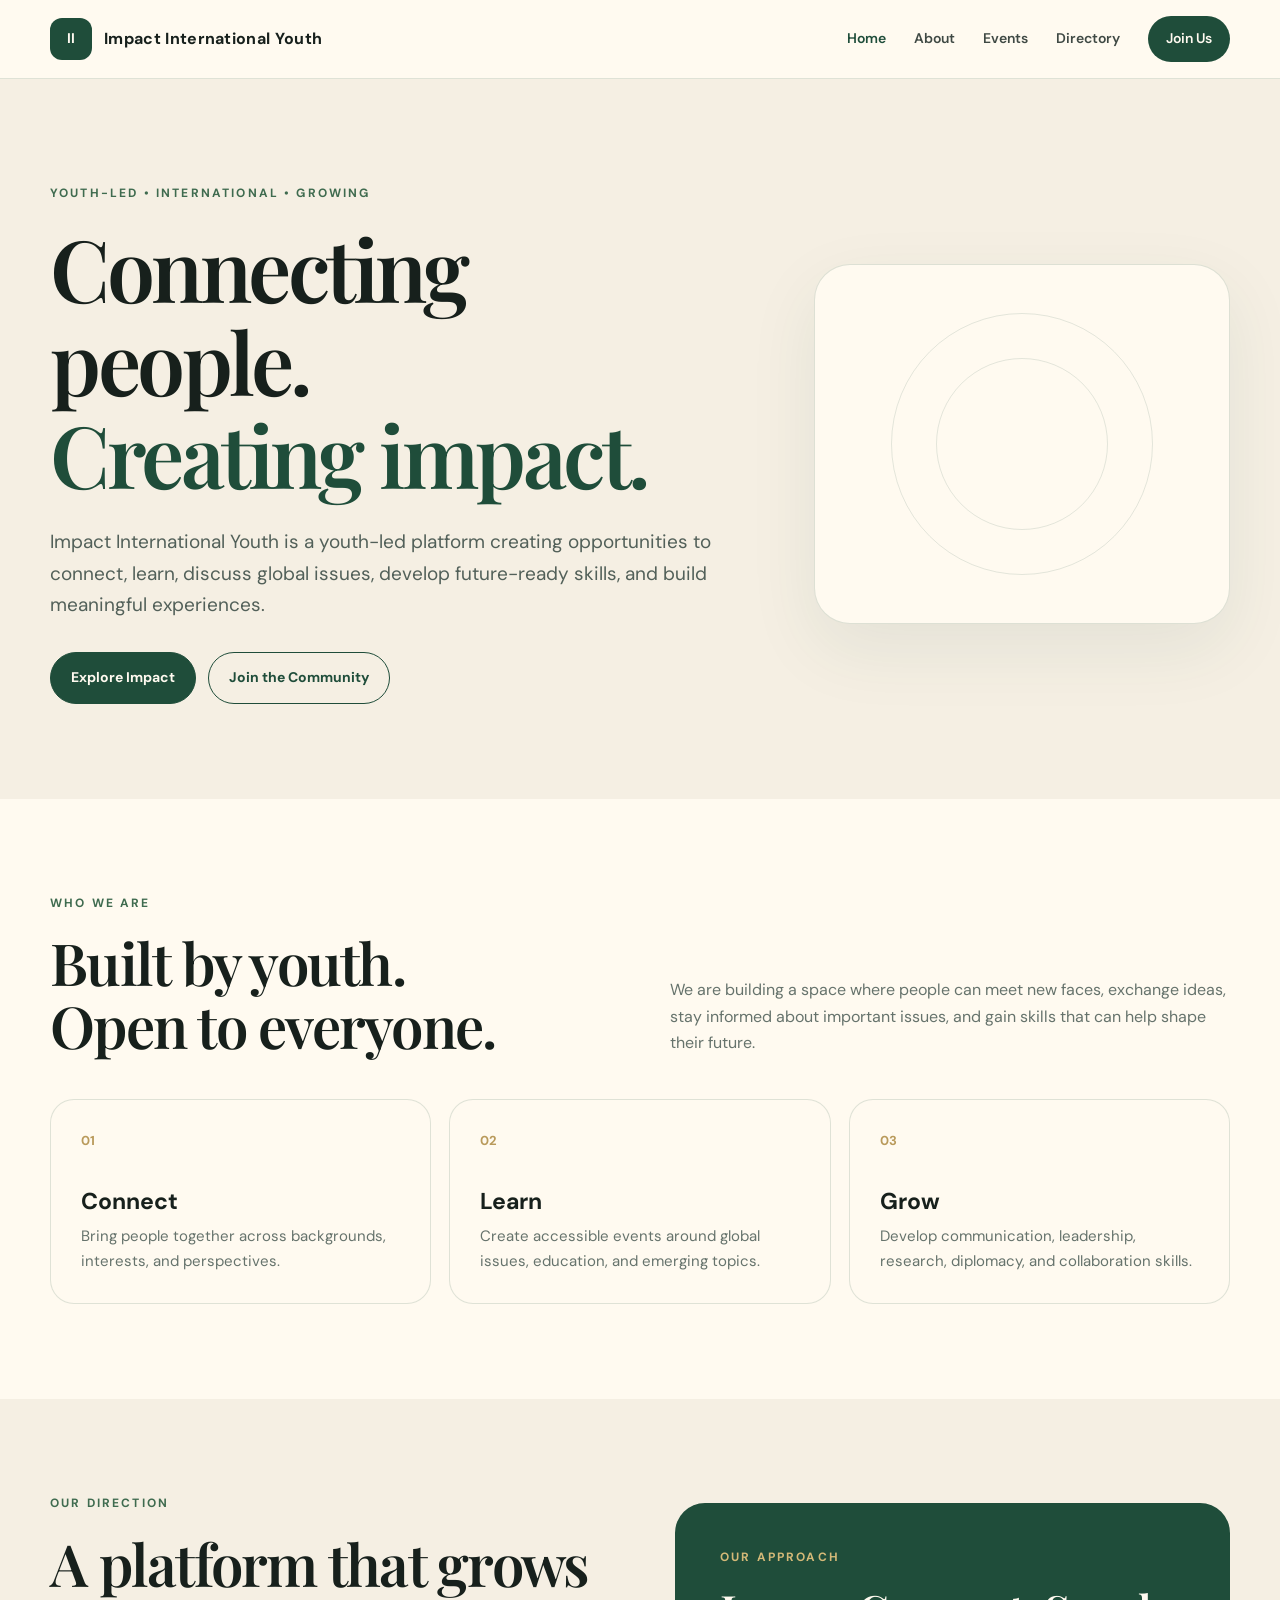
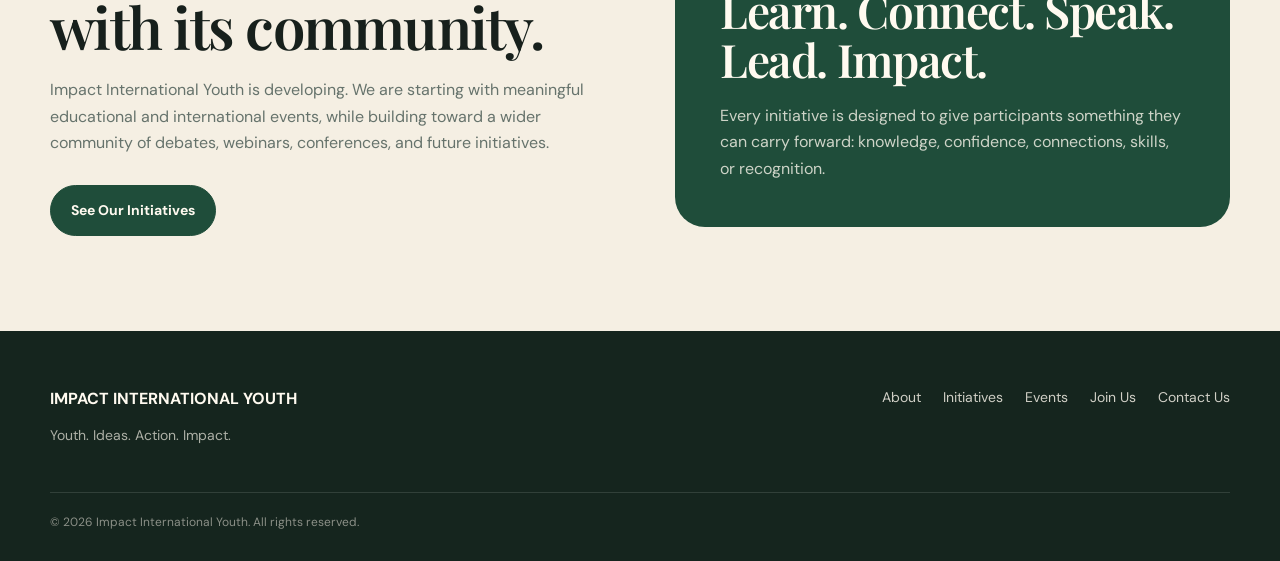
==== commit e101d6e5: "Update index.html" ====
--- a/index.html
+++ b/index.html
@@ -39,8 +39,9 @@
   <a href="index.html">Home</a>
   <a href="about.html">About</a>
   <a href="events.html">Events</a>
+  <a href="about.html#directory">Directory</a>  
   <a class="nav-cta" href="join.html">Join Us</a>
-  <a href="about.html#directory">Directory</a>
+
 </nav>
 </div></header>
 <main>
